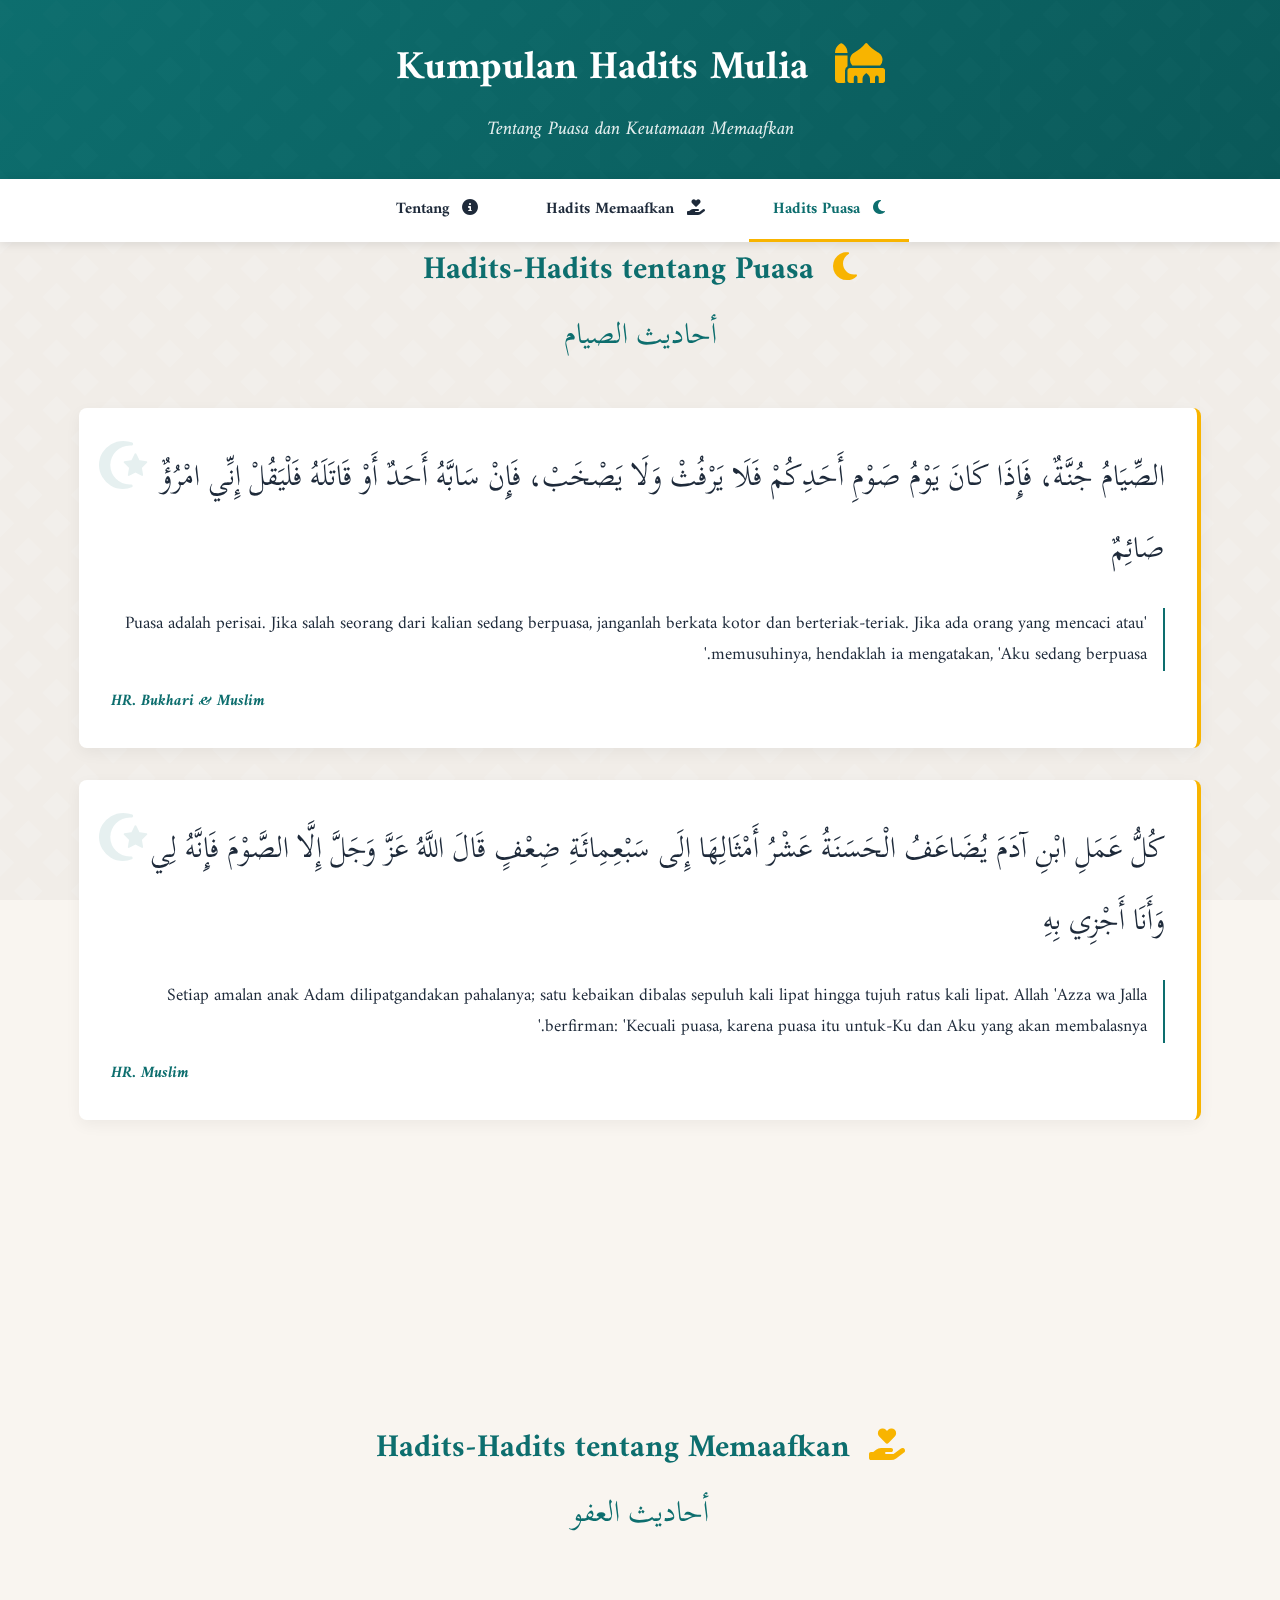
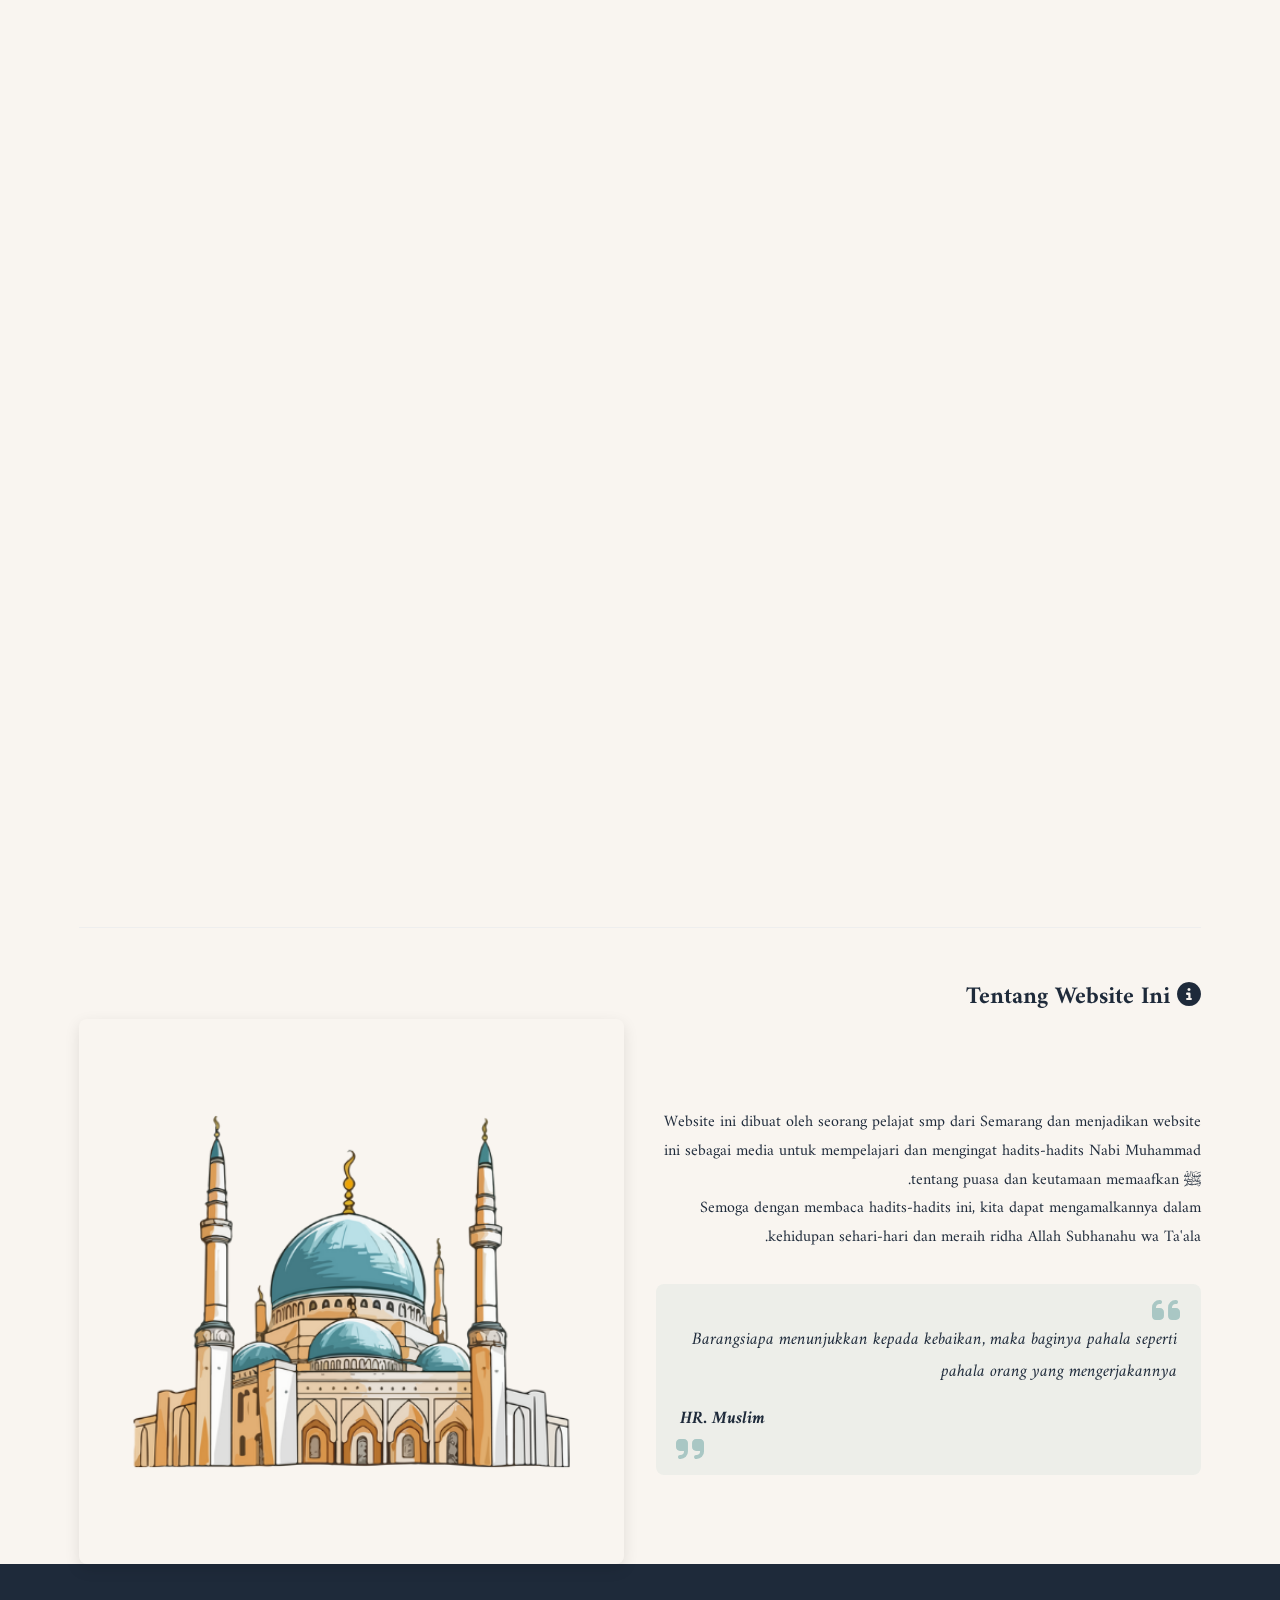
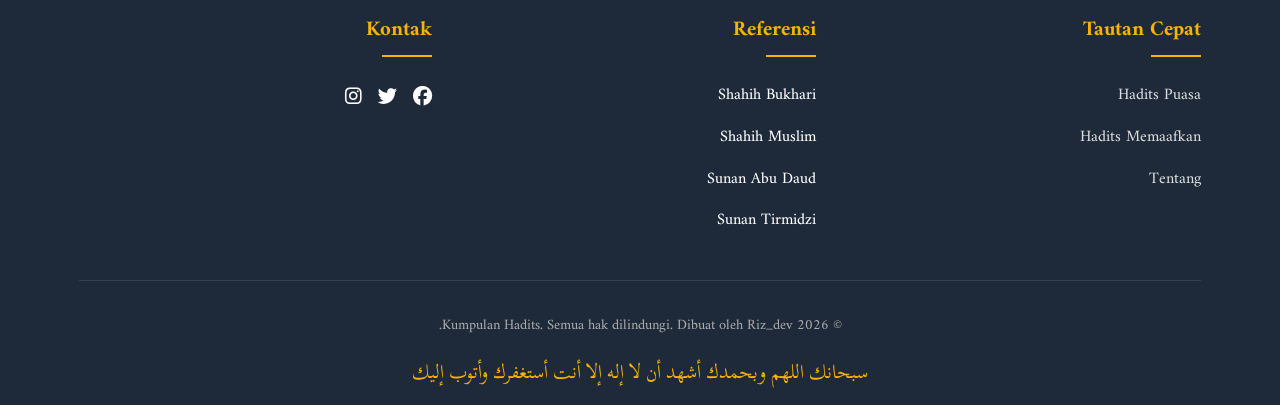
==== hadist.html @ 00a4cf3b "Add files via upload" ====
<!DOCTYPE html>
<html lang="en" dir="rtl">
<head>
    <meta charset="UTF-8">
    <meta name="viewport" content="width=device-width, initial-scale=1.0">
    <title>Kumpulan Hadits | Puasa & Memaafkan</title>
    <link rel="preconnect" href="https://fonts.googleapis.com">
    <link rel="preconnect" href="https://fonts.gstatic.com" crossorigin>
    <link href="https://fonts.googleapis.com/css2?family=Amiri:wght@400;700&family=Scheherazade+New:wght@400;700&display=swap" rel="stylesheet">
    <link rel="stylesheet" href="https://cdnjs.cloudflare.com/ajax/libs/font-awesome/6.4.0/css/all.min.css">
    <style>
        /* Base Styles */
        :root {
            --primary-color: #0d6e6e;
            --secondary-color: #f8b400;
            --dark-color: #1e2a3a;
            --light-color: #f5f5f5;
            --accent-color: #c43e1c;
            --arabic-font: 'Scheherazade New', serif;
            --text-font: 'Amiri', serif;
        }

        * {
            margin: 0;
            padding: 0;
            box-sizing: border-box;
        }

        body {
            font-family: var(--text-font);
            background-color: #f9f5f0;
            color: var(--dark-color);
            line-height: 1.8;
            background-image: url('[data-uri]');
            background-attachment: fixed;
            background-size: 300px;
            background-blend-mode: overlay;
            direction: rtl;
        }

        .overlay {
            position: fixed;
            top: 0;
            left: 0;
            width: 100%;
            height: 100%;
            background: rgba(0, 0, 0, 0.03);
            z-index: -1;
        }

        .container {
            width: 90%;
            max-width: 1200px;
            margin: 0 auto;
            padding: 0 15px;
        }

        /* Header Styles */
        header {
            background: linear-gradient(135deg, var(--primary-color), #0a5959);
            color: white;
            padding: 2rem 0;
            text-align: center;
            position: relative;
            overflow: hidden;
            box-shadow: 0 4px 12px rgba(0, 0, 0, 0.1);
        }

        header::before {
            content: "";
            position: absolute;
            top: 0;
            right: 0;
            width: 100%;
            height: 100%;
            background-image: url('[data-uri]');
            background-size: 200px;
            opacity: 0.1;
            z-index: 0;
        }

        header .container {
            position: relative;
            z-index: 1;
        }

        header h1 {
            font-size: 2.5rem;
            margin-bottom: 0.5rem;
            font-weight: 700;
        }

        header h1 i {
            margin-left: 15px;
            color: var(--secondary-color);
        }

        .subtitle {
            font-size: 1.2rem;
            opacity: 0.9;
            font-style: italic;
        }

        /* Navigation */
        nav {
            background-color: white;
            box-shadow: 0 2px 10px rgba(0, 0, 0, 0.1);
            position: sticky;
            top: 0;
            z-index: 100;
        }

        nav ul {
            display: flex;
            list-style: none;
            justify-content: center;
        }

        nav li {
            margin: 0 10px;
        }

        nav a {
            display: block;
            padding: 1rem 1.5rem;
            color: var(--dark-color);
            text-decoration: none;
            font-weight: 700;
            transition: all 0.3s ease;
            border-bottom: 3px solid transparent;
        }

        nav a:hover, nav a.active {
            color: var(--primary-color);
            border-bottom: 3px solid var(--secondary-color);
        }

        nav a i {
            margin-left: 8px;
        }

        /* Main Content */
        main {
            padding: 3rem 0;
        }

        .section-header {
            text-align: center;
            margin-bottom: 3rem;
            position: relative;
        }

        .section-header h2 {
            font-size: 2rem;
            color: var(--primary-color);
            margin-bottom: 0.5rem;
        }

        .section-header h2 i {
            margin-left: 10px;
            color: var(--secondary-color);
        }

        .arabic-title {
            font-family: var(--arabic-font);
            font-size: 1.8rem;
            color: var(--primary-color);
            margin-top: 0.5rem;
        }

        /* Hadith Cards */
        .hadith-card {
            background-color: white;
            border-radius: 8px;
            padding: 2rem;
            margin-bottom: 2rem;
            box-shadow: 0 5px 15px rgba(0, 0, 0, 0.05);
            position: relative;
            overflow: hidden;
            transition: transform 0.3s ease, box-shadow 0.3s ease;
            border-right: 4px solid var(--secondary-color);
        }

        .hadith-card:hover {
            transform: translateY(-5px);
            box-shadow: 0 8px 25px rgba(0, 0, 0, 0.1);
        }

        .arabic-text {
            font-family: var(--arabic-font);
            font-size: 1.8rem;
            line-height: 2.5;
            color: var(--dark-color);
            text-align: right;
            margin-bottom: 1.5rem;
        }

        .translation {
            font-size: 1.1rem;
            line-height: 1.8;
            margin-bottom: 1rem;
            padding-right: 1rem;
            border-right: 2px solid var(--primary-color);
        }

        .source {
            font-weight: bold;
            color: var(--primary-color);
            text-align: left;
            font-style: italic;
        }

        .decoration {
            position: absolute;
            top: 20px;
            left: 20px;
            color: rgba(13, 110, 110, 0.1);
            font-size: 3rem;
            z-index: 0;
        }

        /* About Section */
        .about-section {
            margin-top: 4rem;
            padding-top: 3rem;
            border-top: 1px solid #eee;
        }

        .about-content {
            display: flex;
            gap: 2rem;
            align-items: center;
        }

        .about-text {
            flex: 1;
        }

        .about-image {
            flex: 1;
            border-radius: 8px;
            overflow: hidden;
            box-shadow: 0 5px 15px rgba(0, 0, 0, 0.1);
        }

        .about-image img {
            width: 100%;
            height: auto;
            display: block;
            transition: transform 0.5s ease;
        }

        .about-image:hover img {
            transform: scale(1.05);
        }

        .quote {
            background-color: rgba(13, 110, 110, 0.05);
            padding: 1.5rem;
            border-radius: 8px;
            margin-top: 2rem;
            position: relative;
        }

        .quote p {
            font-size: 1.1rem;
            font-style: italic;
            color: var(--dark-color);
            margin: 1rem 0;
        }

        .quote i.fa-quote-left {
            font-size: 2rem;
            color: var(--primary-color);
            opacity: 0.3;
            position: absolute;
            top: 10px;
            right: 20px;
        }

        .quote i.fa-quote-right {
            font-size: 2rem;
            color: var(--primary-color);
            opacity: 0.3;
            position: absolute;
            bottom: 10px;
            left: 20px;
        }

        .quote-source {
            text-align: left;
            font-weight: bold;
            color: var(--primary-color);
            margin-top: 0.5rem;
        }

        /* Footer */
        footer {
            background-color: var(--dark-color);
            color: white;
            padding: 3rem 0 1rem;
        }

        .footer-content {
            display: flex;
            flex-wrap: wrap;
            gap: 2rem;
            margin-bottom: 2rem;
        }

        .footer-section {
            flex: 1;
            min-width: 250px;
        }

        .footer-section h3 {
            font-size: 1.3rem;
            margin-bottom: 1.5rem;
            color: var(--secondary-color);
            position: relative;
            padding-bottom: 0.5rem;
        }

        .footer-section h3::after {
            content: "";
            position: absolute;
            bottom: 0;
            right: 0;
            width: 50px;
            height: 2px;
            background-color: var(--secondary-color);
        }

        .footer-section ul {
            list-style: none;
        }

        .footer-section ul li {
            margin-bottom: 0.8rem;
        }

        .footer-section ul li a {
            color: #ddd;
            text-decoration: none;
            transition: color 0.3s ease;
        }

        .footer-section ul li a:hover {
            color: var(--secondary-color);
        }

        .social-icons {
            display: flex;
            gap: 1rem;
        }

        .social-icons a {
            color: white;
            font-size: 1.2rem;
            transition: color 0.3s ease;
        }

        .social-icons a:hover {
            color: var(--secondary-color);
        }

        .copyright {
            text-align: center;
            padding-top: 2rem;
            border-top: 1px solid rgba(255, 255, 255, 0.1);
            font-size: 0.9rem;
            color: #aaa;
        }

        .tasbih {
            font-family: var(--arabic-font);
            font-size: 1.2rem;
            margin-top: 1rem;
            color: var(--secondary-color);
        }

        /* Scroll to Top Button */
        #scrollTop {
            position: fixed;
            bottom: 30px;
            left: 30px;
            width: 50px;
            height: 50px;
            background-color: var(--primary-color);
            color: white;
            border: none;
            border-radius: 50%;
            cursor: pointer;
            display: none;
            justify-content: center;
            align-items: center;
            font-size: 1.2rem;
            box-shadow: 0 2px 10px rgba(0, 0, 0, 0.2);
            transition: all 0.3s ease;
            z-index: 99;
        }

        #scrollTop:hover {
            background-color: var(--secondary-color);
            transform: translateY(-3px);
        }

        /* Responsive Design */
        @media (max-width: 768px) {
            header h1 {
                font-size: 2rem;
            }
            
            .subtitle {
                font-size: 1rem;
            }
            
            nav ul {
                flex-wrap: wrap;
            }
            
            nav li {
                margin: 5px;
            }
            
            nav a {
                padding: 0.8rem 1rem;
                font-size: 0.9rem;
            }
            
            .arabic-text {
                font-size: 1.5rem;
                line-height: 2.2;
            }
            
            .about-content {
                flex-direction: column;
            }
            
            .footer-section {
                min-width: 100%;
            }
        }

        @media (max-width: 480px) {
            .arabic-text {
                font-size: 1.3rem;
            }
            
            .section-header h2 {
                font-size: 1.5rem;
            }
            
            .arabic-title {
                font-size: 1.4rem;
            }
        }
    </style>
</head>
<body>
    <div class="overlay"></div>
    
    <header>
        <div class="container">
            <h1><i class="fas fa-mosque"></i> Kumpulan Hadits Mulia</h1>
            <p class="subtitle">Tentang Puasa dan Keutamaan Memaafkan</p>
        </div>
    </header>

    <nav>
        <div class="container">
            <ul>
                <li><a href="#puasa" class="active"><i class="fas fa-moon"></i> Hadits Puasa</a></li>
                <li><a href="#memaafkan"><i class="fas fa-hand-holding-heart"></i> Hadits Memaafkan</a></li>
                <li><a href="#tentang"><i class="fas fa-info-circle"></i> Tentang</a></li>
            </ul>
        </div>
    </nav>

    <main class="container">
        <section id="puasa" class="hadith-section">
            <div class="section-header">
                <h2><i class="fas fa-moon"></i> Hadits-Hadits tentang Puasa</h2>
                <div class="arabic-title">أحاديث الصيام</div>
            </div>
            
            <div class="hadith-card">
                <div class="arabic-text">الصِّيَامُ جُنَّةٌ، فَإِذَا كَانَ يَوْمُ صَوْمِ أَحَدِكُمْ فَلَا يَرْفُثْ وَلَا يَصْخَبْ، فَإِنْ سَابَّهُ أَحَدٌ أَوْ قَاتَلَهُ فَلْيَقُلْ إِنِّي امْرُؤٌ صَائِمٌ</div>
                <div class="translation"> 'Puasa adalah perisai. Jika salah seorang dari kalian sedang berpuasa, janganlah berkata kotor dan berteriak-teriak. Jika ada orang yang mencaci atau memusuhinya, hendaklah ia mengatakan, 'Aku sedang berpuasa.'</div>
                <div class="source">HR. Bukhari & Muslim</div>
                <div class="decoration"><i class="fas fa-star-and-crescent"></i></div>
            </div>
            
            <div class="hadith-card">
                <div class="arabic-text">كُلُّ عَمَلِ ابْنِ آدَمَ يُضَاعَفُ الْحَسَنَةُ عَشْرُ أَمْثَالِهَا إِلَى سَبْعِمِائَةِ ضِعْفٍ قَالَ اللَّهُ عَزَّ وَجَلَّ إِلَّا الصَّوْمَ فَإِنَّهُ لِي وَأَنَا أَجْزِي بِهِ</div>
                <div class="translation">Setiap amalan anak Adam dilipatgandakan pahalanya; satu kebaikan dibalas sepuluh kali lipat hingga tujuh ratus kali lipat. Allah 'Azza wa Jalla berfirman: 'Kecuali puasa, karena puasa itu untuk-Ku dan Aku yang akan membalasnya.'</div>
                <div class="source">HR. Muslim</div>
                <div class="decoration"><i class="fas fa-star-and-crescent"></i></div>
            </div>
            
            <div class="hadith-card">
                <div class="arabic-text">مَنْ صَامَ يَوْمًا فِي سَبِيلِ اللَّهِ بَعَّدَ اللَّهُ وَجْهَهُ عَنِ النَّارِ سَبْعِينَ خَرِيفًا</div>
                <div class="translation">Barangsiapa berpuasa satu hari di jalan Allah, maka Allah akan menjauhkan wajahnya dari neraka sejauh tujuh puluh tahun perjalanan.</div>
                <div class="source">HR. Bukhari & Muslim</div>
                <div class="decoration"><i class="fas fa-star-and-crescent"></i></div>
            </div>
        </section>

        <section id="memaafkan" class="hadith-section">
            <div class="section-header">
                <h2><i class="fas fa-hand-holding-heart"></i> Hadits-Hadits tentang Memaafkan</h2>
                <div class="arabic-title">أحاديث العفو</div>
            </div>
            
            <div class="hadith-card">
                <div class="arabic-text">مَا نَقَصَتْ صَدَقَةٌ مِنْ مَالٍ، وَمَا زَادَ اللَّهُ عَبْدًا بِعَفْوٍ إِلَّا عِزًّا</div>
                <div class="translation">Sedekah tidak akan mengurangi harta, dan tidaklah Allah menambahkan kepada seorang hamba sifat pemaaf kecuali kemuliaan.</div>
                <div class="source">HR. Muslim</div>
                <div class="decoration"><i class="fas fa-dove"></i></div>
            </div>
            
            <div class="hadith-card">
                <div class="arabic-text">وَأَنْ تَعْفُوا أَقْرَبُ لِلتَّقْوَى وَلَا تَنْسَوُا الْفَضْلَ بَيْنَكُمْ</div>
                <div class="translation">Dan memaafkan itu lebih dekat kepada takwa. Dan janganlah kamu melupakan keutamaan di antara kamu.</div>
                <div class="source">QS. Al-Baqarah: 237</div>
                <div class="decoration"><i class="fas fa-dove"></i></div>
            </div>
            
            <div class="hadith-card">
                <div class="arabic-text">مَنْ كَظَمَ غَيْظًا وَهُوَ قَادِرٌ عَلَى أَنْ يُنْفِذَهُ، دَعَاهُ اللَّهُ عَلَى رُءُوسِ الْخَلَائِقِ يَوْمَ الْقِيَامَةِ حَتَّى يُخَيِّرَهُ مِنَ الْحُورِ الْعِينِ مَا شَاءَ</div>
                <div class="translation">Barangsiapa menahan amarah padahal ia mampu meluapkannya, maka Allah akan memanggilnya di hadapan seluruh makhluk pada Hari Kiamat hingga memilihkan bidadari surga yang ia kehendaki.</div>
                <div class="source">HR. Abu Daud & Tirmidzi</div>
                <div class="decoration"><i class="fas fa-dove"></i></div>
            </div>
        </section>

        <section id="tentang" class="about-section">
            <h2><i class="fas fa-info-circle"></i> Tentang Website Ini</h2>
            <div class="about-content">
                <div class="about-text">
                    <p>Website ini dibuat oleh seorang pelajat smp dari Semarang dan menjadikan website ini sebagai media untuk mempelajari dan mengingat hadits-hadits Nabi Muhammad ﷺ tentang puasa dan keutamaan memaafkan.</p>
                    <p>Semoga dengan membaca hadits-hadits ini, kita dapat mengamalkannya dalam kehidupan sehari-hari dan meraih ridha Allah Subhanahu wa Ta'ala.</p>
                    <div class="quote">
                        <i class="fas fa-quote-left"></i>
                        <p>Barangsiapa menunjukkan kepada kebaikan, maka baginya pahala seperti pahala orang yang mengerjakannya</p>
                        <i class="fas fa-quote-right"></i>
                        <p class="quote-source">HR. Muslim</p>
                    </div>
                </div>
                <div class="about-image">
                    <img src="masjid.png" alt="Masjid">
                </div>
            </div>
        </section>
    </main>

    <footer>
        <div class="container">
            <div class="footer-content">
                <div class="footer-section">
                    <h3>Tautan Cepat</h3>
                    <ul>
                        <li><a href="#puasa">Hadits Puasa</a></li>
                        <li><a href="#memaafkan">Hadits Memaafkan</a></li>
                        <li><a href="#tentang">Tentang</a></li>
                    </ul>
                </div>
                <div class="footer-section">
                    <h3>Referensi</h3>
                    <ul>
                        <li>Shahih Bukhari</li>
                        <li>Shahih Muslim</li>
                        <li>Sunan Abu Daud</li>
                        <li>Sunan Tirmidzi</li>
                    </ul>
                </div>
                <div class="footer-section">
                    <h3>Kontak</h3>
                    <div class="social-icons">
                        <a href="https://facebook.com/Rizky Mustafa Afrino"><i class="fab fa-facebook"></i></a>
                        <a href="https://twitter.com/rizk45318"><i class="fab fa-twitter"></i></a>
                        <a href="https://instagram.com/riz_456d"><i class="fab fa-instagram"></i></a>
                    </div>
                </div>
            </div>
            <div class="copyright">
                <p>&copy; <span id="year"></span> Kumpulan Hadits. Semua hak dilindungi. Dibuat oleh Riz_dev.</p>
                <p class="tasbih">سبحانك اللهم وبحمدك أشهد أن لا إله إلا أنت أستغفرك وأتوب إليك</p>
            </div>
        </div>
    </footer>

    <button id="scrollTop" title="Kembali ke Atas"><i class="fas fa-arrow-up"></i></button>

    <script>
        document.addEventListener('DOMContentLoaded', function() {
            // Set current year in footer
            document.getElementById('year').textContent = new Date().getFullYear();
            
            // Smooth scrolling for navigation links
            document.querySelectorAll('nav a').forEach(anchor => {
                anchor.addEventListener('click', function(e) {
                    e.preventDefault();
                    
                    // Remove active class from all nav links
                    document.querySelectorAll('nav a').forEach(link => {
                        link.classList.remove('active');
                    });
                    
                    // Add active class to clicked link
                    this.classList.add('active');
                    
                    const targetId = this.getAttribute('href');
                    const targetElement = document.querySelector(targetId);
                    
                    window.scrollTo({
                        top: targetElement.offsetTop - 80,
                        behavior: 'smooth'
                    });
                });
            });
            
            // Scroll to top button
            const scrollTopBtn = document.getElementById('scrollTop');
            
            window.addEventListener('scroll', function() {
                if (window.pageYOffset > 300) {
                    scrollTopBtn.style.display = 'flex';
                } else {
                    scrollTopBtn.style.display = 'none';
                }
            });
            
            scrollTopBtn.addEventListener('click', function() {
                window.scrollTo({
                    top: 0,
                    behavior: 'smooth'
                });
                
                // Update active nav link
                document.querySelectorAll('nav a').forEach(link => {
                    link.classList.remove('active');
                });
                document.querySelector('nav a[href="#puasa"]').classList.add('active');
            });
            
            // Highlight current section in navigation
            window.addEventListener('scroll', function() {
                const scrollPosition = window.scrollY;
                
                document.querySelectorAll('section').forEach(section => {
                    const sectionTop = section.offsetTop - 100;
                    const sectionBottom = sectionTop + section.offsetHeight;
                    
                    if (scrollPosition >= sectionTop && scrollPosition < sectionBottom) {
                        const id = section.getAttribute('id');
                        document.querySelectorAll('nav a').forEach(link => {
                            link.classList.remove('active');
                            if (link.getAttribute('href') === `#${id}`) {
                                link.classList.add('active');
                            }
                        });
                    }
                });
            });
            
            // Animation for hadith cards
            const hadithCards = document.querySelectorAll('.hadith-card');
            
            const observer = new IntersectionObserver((entries) => {
                entries.forEach(entry => {
                    if (entry.isIntersecting) {
                        entry.target.style.opacity = '1';
                        entry.target.style.transform = 'translateY(0)';
                    }
                });
            }, { threshold: 0.1 });
            
            hadithCards.forEach(card => {
                card.style.opacity = '0';
                card.style.transform = 'translateY(20px)';
                card.style.transition = 'opacity 0.5s ease, transform 0.5s ease';
                observer.observe(card);
            });
            
            // Arabic text hover effect
            const arabicTexts = document.querySelectorAll('.arabic-text');
            
            arabicTexts.forEach(text => {
                text.addEventListener('mouseover', function() {
                    this.style.color = 'var(--primary-color)';
                    this.style.textShadow = '0 0 5px rgba(13, 110, 110, 0.3)';
                });
                
                text.addEventListener('mouseout', function() {
                    this.style.color = '';
                    this.style.textShadow = '';
                });
            });
        });
    </script>
</body>
</html>
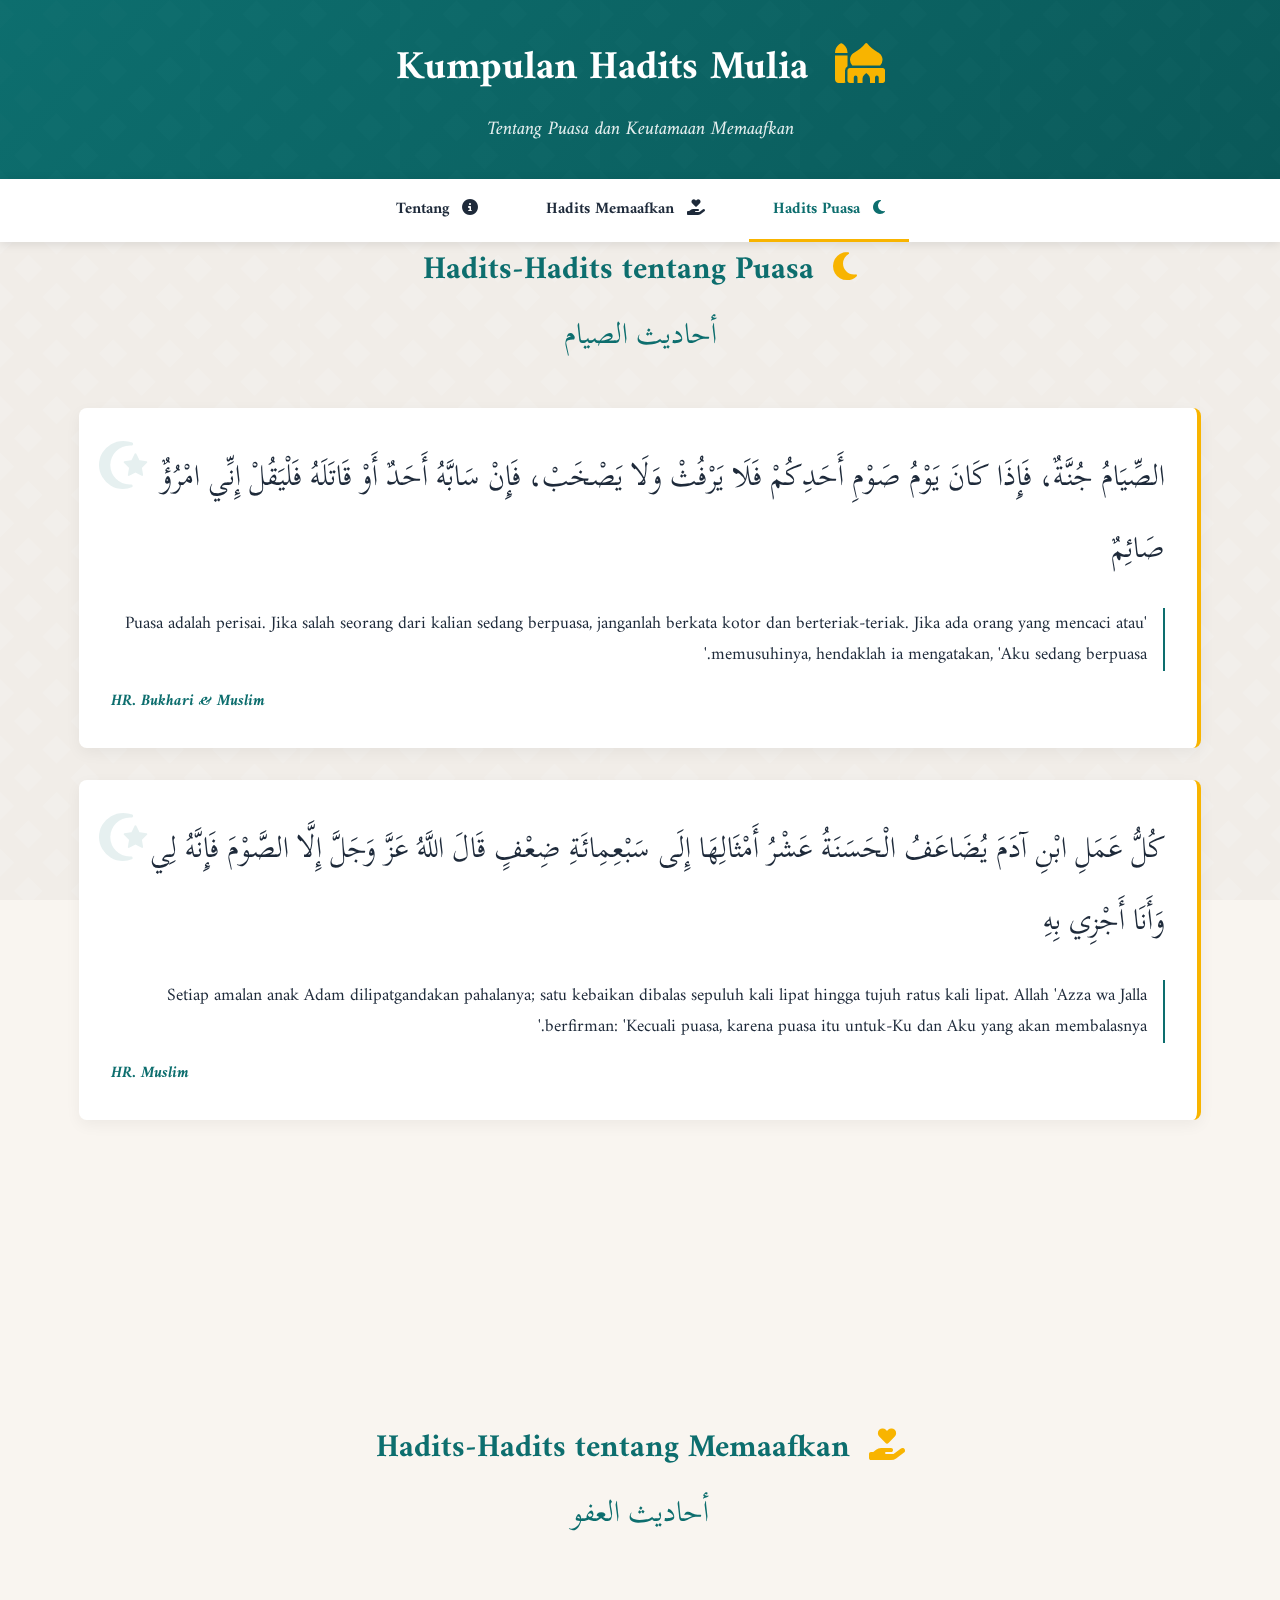
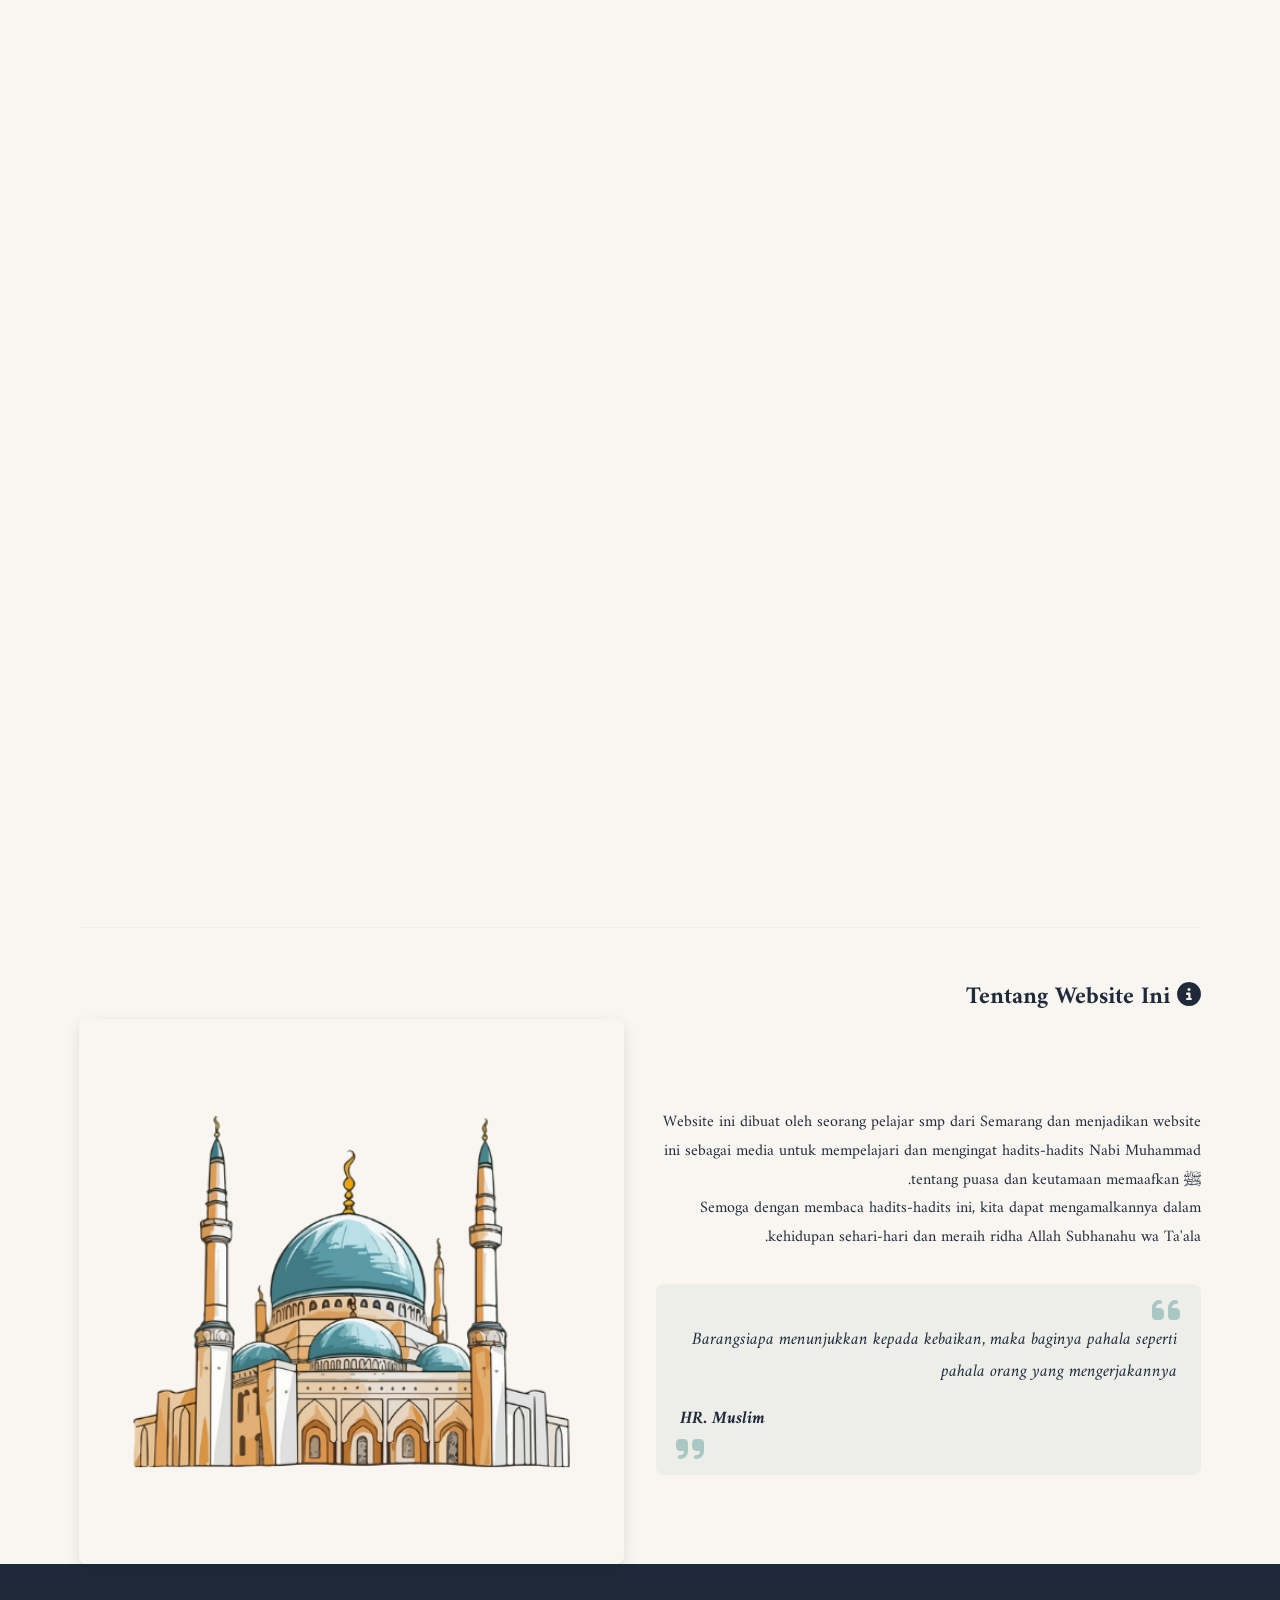
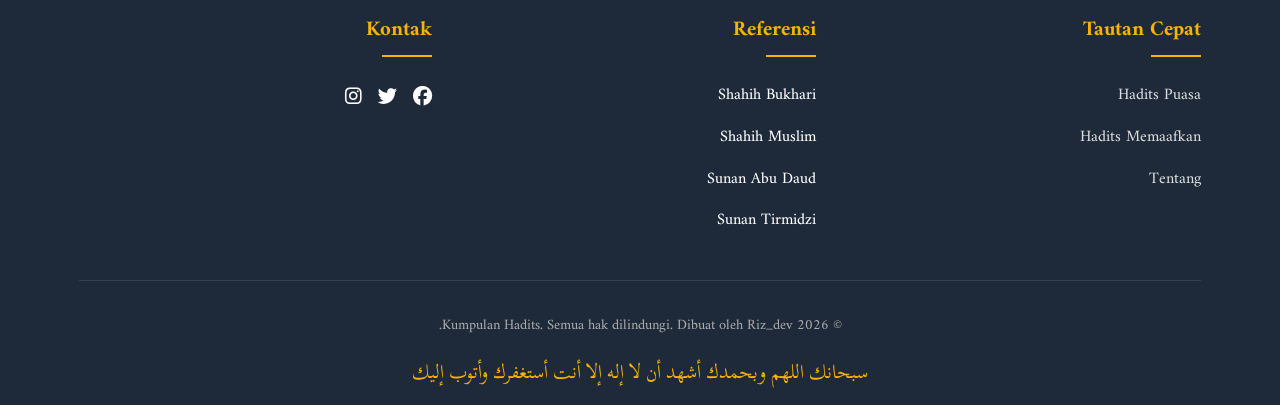
==== commit ba3107c2: "Update hadist.html" ====
--- a/hadist.html
+++ b/hadist.html
@@ -538,7 +538,7 @@
             <h2><i class="fas fa-info-circle"></i> Tentang Website Ini</h2>
             <div class="about-content">
                 <div class="about-text">
-                    <p>Website ini dibuat oleh seorang pelajat smp dari Semarang dan menjadikan website ini sebagai media untuk mempelajari dan mengingat hadits-hadits Nabi Muhammad ﷺ tentang puasa dan keutamaan memaafkan.</p>
+                    <p>Website ini dibuat oleh seorang pelajar smp dari Semarang dan menjadikan website ini sebagai media untuk mempelajari dan mengingat hadits-hadits Nabi Muhammad ﷺ tentang puasa dan keutamaan memaafkan.</p>
                     <p>Semoga dengan membaca hadits-hadits ini, kita dapat mengamalkannya dalam kehidupan sehari-hari dan meraih ridha Allah Subhanahu wa Ta'ala.</p>
                     <div class="quote">
                         <i class="fas fa-quote-left"></i>
@@ -700,4 +700,4 @@
         });
     </script>
 </body>
-</html>+</html>
